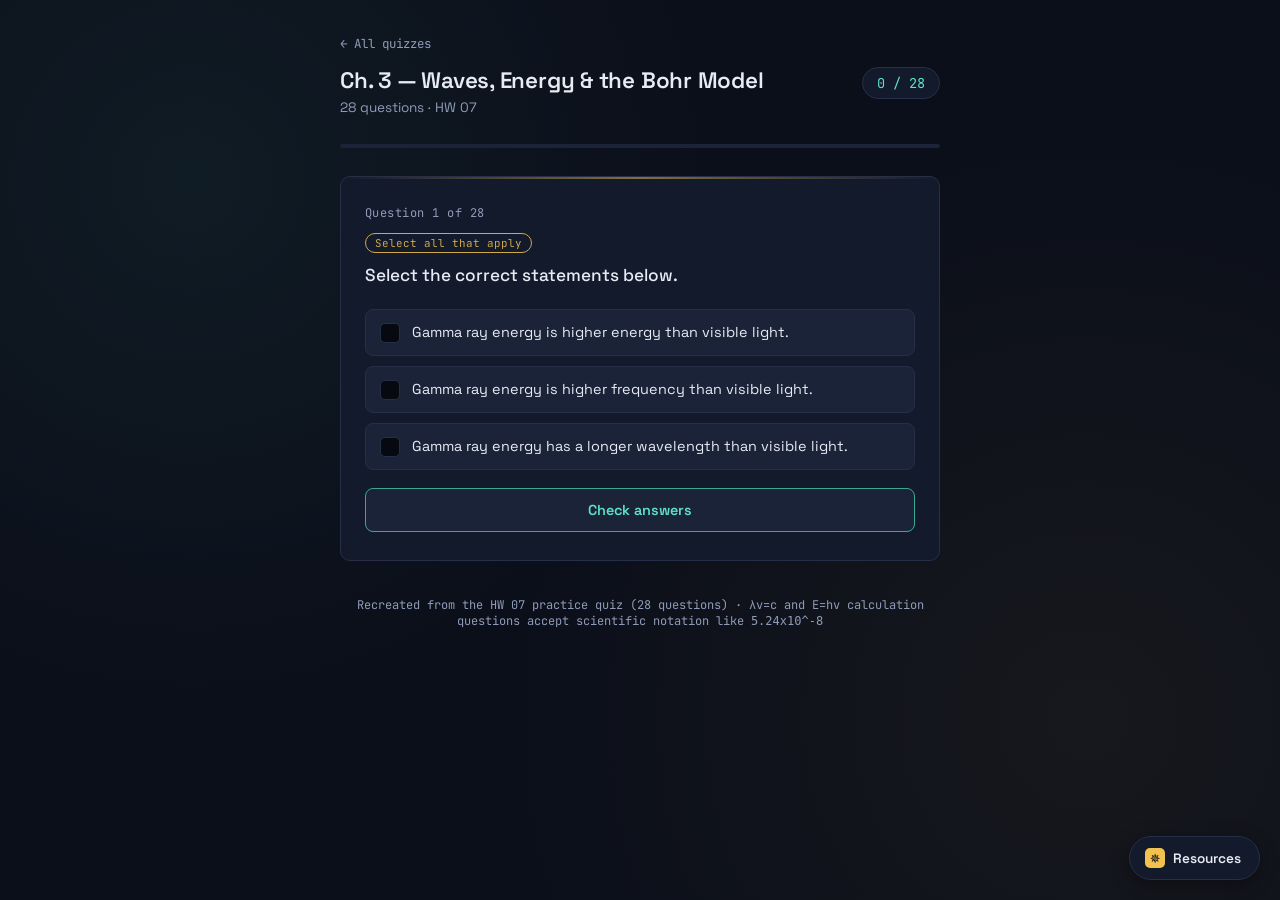
==== quizzes/hw07-waves-bohr-quantum.html @ de190e1b "Add files via upload" ====
<!DOCTYPE html>
<html lang="en">
<head>
<meta charset="UTF-8">
<meta name="viewport" content="width=device-width, initial-scale=1.0">
<title>Ch. 3 — Waves, Energy & Bohr Model Quiz</title>
<link rel="preconnect" href="https://fonts.googleapis.com">
<link rel="preconnect" href="https://fonts.gstatic.com" crossorigin>
<link href="https://fonts.googleapis.com/css2?family=Space+Grotesk:wght@400;500;600;700&family=JetBrains+Mono:wght@400;500;600;700&display=swap" rel="stylesheet">
<link rel="stylesheet" href="../assets/quiz-style.css">
</head>
<body>
<div class="wrap">
  <a class="back-link" href="../index.html">&larr; All quizzes</a>
  <header>
    <div class="title-block">
      <h1>Ch. 3 — Waves, Energy &amp; the Bohr Model</h1>
      <p>28 questions · HW 07</p>
    </div>
    <div class="score-pill" id="scorePill">0 / 28</div>
  </header>

  <div class="progress-track"><div class="progress-fill" id="progressFill"></div></div>
  <div class="card" id="card"></div>
  <div class="best" id="bestScore"></div>
  <footer>Recreated from the HW 07 practice quiz (28 questions) &middot; &lambda;&nu;=c and E=h&nu; calculation questions accept scientific notation like <code>5.24x10^-8</code></footer>
</div>

<script>const ASSET_BASE = '../assets/';</script>
<script src="../assets/quiz-engine.js"></script>
<script>
const QUESTIONS_MASTER = [
  { type:'match', q:"Match each comparison to the correct answer (not all terms are used).",
    items:[
      "A wave with frequency 1.0\u00d710\u207b\u2079 Hz \u2014 is it high or low frequency vs. a wave at 1.0\u00d710\u2075 Hz?",
      "Compared to radio waves, are x-rays high or low energy?",
      "Compared to radio waves, are x-rays high or low frequency?",
      "Compared to radio waves, are x-rays short or long wavelength?"
    ],
    opts:['high','low','short','long'],
    correct:[1,0,0,2] },

  { type:'multi', q:"Select the correct statements below.",
    opts:[
      'Gamma ray energy is higher energy than visible light.',
      'Gamma ray energy is higher frequency than visible light.',
      'Gamma ray energy has a longer wavelength than visible light.'
    ], correct:[0,1],
    note:"Gamma rays have shorter wavelength than visible light, not longer \u2014 higher energy and frequency always mean shorter wavelength." },

  { type:'calc', q:"Light was measured to have a frequency of 5.73\u00d710\u00b9\u2075 Hz. What is the wavelength of the light (in m)?",
    given:"\u03bb\u03bd = c &nbsp;&middot;&nbsp; c = 3.00\u00d710\u2078 m/s",
    unit:'m', answerValue:5.24e-8, answerDisplay:'5.24\u00d710\u207b\u2078' },

  { type:'calc', q:"Light was measured to have a wavelength of 3.9\u00d710\u00b9\u00b9 m. What is the frequency of the light (in Hz)?",
    given:"\u03bb\u03bd = c &nbsp;&middot;&nbsp; c = 3.00\u00d710\u2078 m/s",
    unit:'Hz', answerValue:7.7e-4, answerDisplay:'7.7\u00d710\u207b\u2074' },

  { type:'single', q:"What is the wavelength (in nm) of infrared radiation that has a frequency of 9.76\u00d710\u00b9\u00b3 s\u207b\u00b9? (1 m = 10\u2079 nm, c = 3.00\u00d710\u2078 m/s)",
    opts:['3.25\u00d710\u207b\u2074 nm','2.93\u00d710\u00b9\u00b3 nm','3.07\u00d710\u207b\u2076 nm','3.25\u00d710\u2075 nm','3.07\u00d710\u00b3 nm'],
    correct:4 },

  { type:'single', q:"If the frequency is observed to be 1.00\u00d710\u00b9\u00b2 Hz for a signal from electromagnetic radiation, what is the wavelength in cm? (c = 3.00\u00d710\u2078 m/s)",
    opts:['0.0300 cm','3.34 cm','3000 cm','0.000300 cm','3340 cm'],
    correct:0 },

  { type:'calc', q:"(Bonus) Light was measured to have a wavelength of 9.51\u00d710\u00b2 nm. What is the frequency of the light (in Hz)?",
    tag:'Bonus question',
    given:"\u03bb\u03bd = c &nbsp;&middot;&nbsp; c = 3.00\u00d710\u2078 m/s &nbsp;&middot;&nbsp; 1 m = 10\u2079 nm",
    unit:'Hz', answerValue:3.15e14, answerDisplay:'3.15\u00d710\u00b9\u2074' },

  { type:'single', q:"A radio wave has a frequency of 8.6\u00d710\u2078 Hz. What is the energy of one photon of this radiation? (h = 6.626\u00d710\u207b\u00b3\u2074 J\u00b7s)",
    opts:['2.3\u00d710\u207b\u00b3\u2074 J','7.7\u00d710\u207b\u00b9\u2075 J','5.7\u00d710\u207b\u00b2\u2075 J','7.7\u00d710\u207b\u2074\u00b3 J','1.7\u00d710\u207b\u00b9\u2076 J'],
    correct:2 },

  { type:'calc', q:"The frequency of a radio wave was measured to be 2.5\u00d710\u2078 Hz. What is the energy of the radio wave in kilojoules (kJ)?",
    given:"E = h\u03bd &nbsp;&middot;&nbsp; h = 6.626\u00d710\u207b\u00b3\u2074 J\u00b7s &nbsp;&middot;&nbsp; watch the unit \u2014 answer in kJ, not J",
    unit:'kJ', answerValue:1.7e-28, answerDisplay:'1.7\u00d710\u207b\u00b2\u2078' },

  { type:'calc', q:"The frequency of a radio wave was measured to be 7.7\u00d710\u2078 Hz. What is the energy of the radio wave in kilojoules (kJ)?",
    given:"E = h\u03bd &nbsp;&middot;&nbsp; h = 6.626\u00d710\u207b\u00b3\u2074 J\u00b7s &nbsp;&middot;&nbsp; watch the unit \u2014 answer in kJ, not J",
    unit:'kJ', answerValue:5.1e-28, answerDisplay:'5.1\u00d710\u207b\u00b2\u2078' },

  { type:'single', q:"A photon has an energy of 4.21\u00d710\u207b\u00b9\u2075 J. What is its frequency? (h = 6.626\u00d710\u207b\u00b3\u2074 J\u00b7s)",
    opts:['2.79\u00d710\u207b\u2074\u2078 s\u207b\u00b9','1.57\u00d710\u207b\u00b9\u2079 s\u207b\u00b9','2.79\u00d710\u2074\u2078 s\u207b\u00b9','6.35\u00d710\u207b\u00b9\u2078 s\u207b\u00b9','6.35\u00d710\u00b9\u2078 s\u207b\u00b9'],
    correct:4 },

  { type:'calc', q:"The energy of a wave is 3.95\u00d710\u207b\u00b2\u2075 J. What is the frequency, measured in Hz?",
    given:"E = h\u03bd &nbsp;&middot;&nbsp; h = 6.626\u00d710\u207b\u00b3\u2074 J\u00b7s",
    unit:'Hz', answerValue:5.96e8, answerDisplay:'5.96\u00d710\u2078' },

  { type:'calc', q:"Light was measured to have a wavelength of 7.51\u00d710\u207b\u2079 m. What is the energy (in J) of that light wave?",
    given:"E = hc/\u03bb &nbsp;&middot;&nbsp; c = 3.00\u00d710\u2078 m/s &nbsp;&middot;&nbsp; h = 6.626\u00d710\u207b\u00b3\u2074 J\u00b7s",
    unit:'J', answerValue:2.65e-17, answerDisplay:'2.65\u00d710\u207b\u00b9\u2077' },

  { type:'calc', q:"What is the constant c (speed of light) used throughout the \u03bb\u03bd = c and E = hc/\u03bb equations, in m/s?",
    unit:'m/s', answerValue:3.00e8, answerDisplay:'3.00\u00d710\u2078', tolerance:0.005 },

  { type:'single', q:"The Bohr model of the atom describes the locations of the electrons as being in orbit-like paths around the nucleus.",
    opts:['True','False'], correct:0 },

  { type:'single', q:"Atomic orbitals developed using quantum mechanics describe probabilities of finding the electron, as opposed to exact paths for electrons.",
    opts:['True','False'], correct:0 },

  { type:'single', q:"If a sample of atoms is heated, it will emit a discrete, or line, spectrum.",
    opts:['True','False'], correct:0 },

  { type:'single', q:"A rainbow is an example of a continuous spectrum.",
    opts:['True','False'], correct:0 },

  { type:'single', q:"Which transition of a single electron in a 1-electron system would have the lowest energy?",
    opts:['4 \u2192 1','5 \u2192 2','6 \u2192 3'], correct:2,
    note:"Energy levels get closer together as n increases, so the smallest gap \u2014 and lowest energy \u2014 is 6\u21923." },

  { type:'single', q:"Which transition of a single electron in a 1-electron system would have the lowest energy?",
    opts:['4 \u2192 1','4 \u2192 2','4 \u2192 3'], correct:2,
    note:"Adjacent levels have the smallest energy gap." },

  { type:'single', q:"Which of the following electronic transitions of hydrogen has the highest (largest) frequency and thus releases the largest amount of energy?",
    opts:['5 \u2192 1','4 \u2192 1','5 \u2192 4'], correct:0,
    note:"The largest jump between energy levels releases the most energy." },

  { type:'single', q:"Which of the following electronic transitions of hydrogen has the longest wavelength?",
    opts:['4 \u2192 3','3 \u2192 2','1 \u2192 4'], correct:0,
    note:"Longest wavelength = lowest energy = smallest gap between levels (1\u21924 is an absorption with a large gap)." },

  { type:'single', q:"Which of the following electronic transitions of hydrogen releases the longest wavelength emission?",
    opts:['5 \u2192 4','4 \u2192 3','3 \u2192 2'], correct:0,
    note:"Among these emissions, 5\u21924 has the smallest energy gap and therefore the longest wavelength." },

  { type:'single', q:"Additional practice for these topics is available at the OpenStax Chemistry (Atoms First 2e) textbook, section 3 exercises (odd problems 3\u201312 and 17\u201327), with answer keys linked from each problem number.",
    opts:['True','False'], correct:0 },

  { type:'multi', q:"Which of the following are true? Select all that apply.",
    opts:[
      'The maximum number of electrons in a 3p orbital is 2.',
      '1f, 2f, and 3f subshells do not exist and thus cannot contain any electrons.',
      'The maximum number of electrons that can have the principal quantum number n = 3 if you combine the s, p, and d orbitals is 18.'
    ], correct:[0,1,2] },

  { type:'single', q:"Which one of the following would NOT be possible as part of an electron configuration?",
    opts:['5d\u2077 with 3 unpaired electrons','5p\u00b3 with 3 unpaired electrons','5d\u00b2 with 2 unpaired electrons','5s\u00b2 with 1 unpaired electron','5s\u00b9 with 1 unpaired electron'],
    correct:3, note:"A filled s\u00b2 subshell has both electrons paired \u2014 0 unpaired, never 1." },

  { type:'match', q:"Match the numbers with the descriptions. Numbers may be used more than once; not all will be used.",
    items:[
      'The number of orbitals in a 5d subshell',
      'The number of electrons in a filled 6p subshell',
      'The number of orbitals in a 4p subshell',
      'The number of electrons in a 3d orbital (one single orbital, not the whole subshell)',
      'The number of electrons in a 1f subshell',
      'The number of electrons in a filled 2s subshell',
      'The number of orbitals in a 3s subshell'
    ],
    opts:['1','2','3','4','5','6','7','8','9','10','11','12','13','14','0 = Not a possible combination'],
    correct:[4,5,2,1,14,1,0] },

  { type:'single', q:"The maximum number of electrons allowed in the fourth energy level (n = 4) is",
    opts:['two','sixteen','eight','thirty-two','eighteen'], correct:3, note:"Max electrons per level = 2n\u00b2 = 2(4)\u00b2 = 32" }
];

initQuiz({ questions: QUESTIONS_MASTER, storageKey: 'wavesBohrQuizBest' });
</script>
</body>
</html>
---- assets/quiz-style.css ----
:root {
  --bg: #0b0f1a;
  --bg-deep: #06090f;
  --surface: #131a2b;
  --surface-2: #1b2338;
  --border: #262f47;
  --text: #e7ebf3;
  --text-dim: #8f9bb8;
  --accent: #5ee1c9;
  --accent-dim: #3aa992;
  --wrong: #f26d6d;
  --wrong-dim: #7a3a3a;
  --orbit: #f2c14e;
  --radius: 10px;
  --font-display: 'Space Grotesk', system-ui, sans-serif;
  --font-mono: 'JetBrains Mono', 'Courier New', monospace;
}

* { box-sizing: border-box; }

html, body {
  margin: 0; padding: 0;
  background: var(--bg);
  color: var(--text);
  font-family: var(--font-display);
  min-height: 100vh;
}

body {
  background-image:
    radial-gradient(circle at 15% 20%, rgba(94,225,201,0.06) 0%, transparent 40%),
    radial-gradient(circle at 85% 80%, rgba(242,193,78,0.05) 0%, transparent 45%);
}

.wrap { max-width: 640px; margin: 0 auto; padding: 32px 20px 64px; }

a { color: var(--accent); }

/* ---------- header ---------- */
header { display: flex; align-items: baseline; justify-content: space-between; margin-bottom: 28px; gap: 12px; flex-wrap: wrap; }
header .title-block h1 { font-size: 1.4rem; font-weight: 600; margin: 0 0 4px; letter-spacing: -0.01em; }
header .title-block p { margin: 0; color: var(--text-dim); font-size: 0.85rem; }
.back-link { font-family: var(--font-mono); font-size: 0.78rem; color: var(--text-dim); text-decoration: none; display: inline-block; margin-bottom: 14px; }
.back-link:hover { color: var(--accent); }

.score-pill {
  font-family: var(--font-mono); font-size: 0.85rem; background: var(--surface);
  border: 1px solid var(--border); border-radius: 999px; padding: 6px 14px;
  color: var(--accent); white-space: nowrap;
}

.progress-track { height: 4px; background: var(--surface-2); border-radius: 999px; overflow: hidden; margin-bottom: 28px; }
.progress-fill { height: 100%; background: linear-gradient(90deg, var(--accent-dim), var(--accent)); width: 0%; transition: width 0.35s ease; }

/* ---------- card ---------- */
.card { background: var(--surface); border: 1px solid var(--border); border-radius: var(--radius); padding: 28px 24px; position: relative; overflow: hidden; }
.card::before { content: ""; position: absolute; top: 0; left: 0; right: 0; height: 2px; background: linear-gradient(90deg, transparent, var(--orbit), transparent); opacity: 0.5; }

.q-number { font-family: var(--font-mono); font-size: 0.75rem; color: var(--text-dim); letter-spacing: 0.04em; margin-bottom: 10px; }
.q-tag { display: inline-block; font-family: var(--font-mono); font-size: 0.68rem; color: var(--orbit); border: 1px solid var(--orbit); border-radius: 999px; padding: 2px 9px; margin-bottom: 10px; opacity: 0.85; }
.q-text { font-size: 1.08rem; line-height: 1.5; margin: 0 0 20px; font-weight: 500; }
.q-text .chem { font-family: var(--font-mono); color: var(--orbit); }
.q-given { font-family: var(--font-mono); font-size: 0.82rem; color: var(--text-dim); background: var(--surface-2); border: 1px solid var(--border); border-radius: 8px; padding: 10px 14px; margin: -10px 0 18px; line-height: 1.6; }

/* ---------- single-choice options ---------- */
.options { display: flex; flex-direction: column; gap: 10px; }
.option {
  display: flex; align-items: center; gap: 12px; text-align: left; width: 100%;
  background: var(--surface-2); border: 1px solid var(--border); border-radius: 8px;
  padding: 13px 16px; color: var(--text); font-family: var(--font-mono); font-size: 0.92rem;
  cursor: pointer; transition: border-color 0.15s ease, background 0.15s ease, transform 0.1s ease;
}
.option:hover:not(:disabled) { border-color: var(--accent-dim); transform: translateX(2px); }
.option:disabled { cursor: default; }
.option .letter {
  flex-shrink: 0; width: 22px; height: 22px; border-radius: 5px; background: var(--bg-deep);
  border: 1px solid var(--border); display: flex; align-items: center; justify-content: center;
  font-size: 0.72rem; color: var(--text-dim);
}
.option.correct { border-color: var(--accent); background: rgba(94, 225, 201, 0.12); }
.option.correct .letter { background: var(--accent); color: var(--bg-deep); border-color: var(--accent); }
.option.incorrect { border-color: var(--wrong); background: rgba(242, 109, 109, 0.1); }
.option.incorrect .letter { background: var(--wrong); color: var(--bg-deep); border-color: var(--wrong); }
.option.dim { opacity: 0.45; }

/* ---------- match-type rows ---------- */
.match-rows { display: flex; flex-direction: column; gap: 12px; }
.match-row { display: flex; align-items: center; gap: 12px; background: var(--surface-2); border: 1px solid var(--border); border-radius: 8px; padding: 10px 14px; }
.match-row.correct { border-color: var(--accent); background: rgba(94, 225, 201, 0.1); }
.match-row.incorrect { border-color: var(--wrong); background: rgba(242, 109, 109, 0.08); }
.match-row .term { font-family: var(--font-mono); color: var(--orbit); min-width: 64px; font-size: 0.95rem; }
.match-row select {
  flex: 1; background: var(--bg-deep); color: var(--text); border: 1px solid var(--border);
  border-radius: 6px; padding: 9px 10px; font-family: var(--font-mono); font-size: 0.85rem;
}
.match-row select:disabled { opacity: 0.85; }
.match-row .check-icon { width: 18px; text-align: center; font-family: var(--font-mono); font-size: 0.85rem; }

/* ---------- multi-select statements ---------- */
.stmt-list { display: flex; flex-direction: column; gap: 10px; }
.stmt {
  display: flex; align-items: flex-start; gap: 12px; background: var(--surface-2);
  border: 1px solid var(--border); border-radius: 8px; padding: 12px 14px; cursor: pointer;
}
.stmt .box {
  flex-shrink: 0; width: 20px; height: 20px; border-radius: 5px; border: 1px solid var(--border);
  background: var(--bg-deep); margin-top: 1px; display: flex; align-items: center; justify-content: center;
  font-size: 0.7rem; color: var(--accent);
}
.stmt.selected .box { border-color: var(--accent); }
.stmt.selected .box::after { content: "\2713"; }
.stmt span.label { font-size: 0.9rem; line-height: 1.45; }
.stmt.correct { border-color: var(--accent); background: rgba(94, 225, 201, 0.1); }
.stmt.incorrect { border-color: var(--wrong); background: rgba(242, 109, 109, 0.08); }

/* ---------- calc (free numeric entry) ---------- */
.calc-row { display: flex; align-items: center; gap: 10px; }
.calc-row input {
  flex: 1; background: var(--surface-2); color: var(--text); border: 1px solid var(--border);
  border-radius: 8px; padding: 13px 14px; font-family: var(--font-mono); font-size: 0.95rem;
}
.calc-row input:focus { outline: none; border-color: var(--accent-dim); }
.calc-row .unit { font-family: var(--font-mono); color: var(--text-dim); font-size: 0.9rem; white-space: nowrap; }
.calc-row.correct input { border-color: var(--accent); background: rgba(94, 225, 201, 0.1); }
.calc-row.incorrect input { border-color: var(--wrong); background: rgba(242, 109, 109, 0.08); }

.check-btn {
  margin-top: 18px; width: 100%; background: var(--surface-2); color: var(--accent);
  border: 1px solid var(--accent-dim); border-radius: 8px; padding: 12px; font-family: var(--font-display);
  font-weight: 600; font-size: 0.9rem; cursor: pointer;
}
.check-btn:hover { background: rgba(94,225,201,0.08); }

.feedback { margin-top: 18px; padding: 14px 16px; border-radius: 8px; font-size: 0.88rem; line-height: 1.5; display: none; }
.feedback.show { display: block; }
.feedback.right { background: rgba(94, 225, 201, 0.08); border: 1px solid var(--accent-dim); color: var(--accent); }
.feedback.wrong { background: rgba(242, 109, 109, 0.08); border: 1px solid var(--wrong-dim); color: #ffb3b3; }
.feedback .note { color: var(--text-dim); display: block; margin-top: 4px; }

.next-btn {
  margin-top: 18px; width: 100%; background: var(--accent); color: var(--bg-deep); border: none;
  border-radius: 8px; padding: 13px; font-family: var(--font-display); font-weight: 600; font-size: 0.95rem;
  cursor: pointer; display: none;
}
.next-btn.show { display: block; }
.next-btn:hover { background: #74e9d3; }

/* ---------- summary ---------- */
.summary { text-align: center; }
.summary .big-score { font-family: var(--font-mono); font-size: 3rem; font-weight: 700; color: var(--accent); margin: 10px 0 4px; }
.summary .pct { color: var(--text-dim); margin-bottom: 22px; }
.summary .missed { text-align: left; background: var(--surface-2); border: 1px solid var(--border); border-radius: 8px; padding: 16px 18px; margin-bottom: 20px; font-size: 0.85rem; }
.summary .missed h3 { font-size: 0.8rem; color: var(--text-dim); margin: 0 0 10px; font-weight: 500; }
.summary .missed li { font-family: var(--font-mono); margin-bottom: 8px; line-height: 1.5; list-style: none; }
.summary .missed li span.ans { color: var(--accent); }

.restart-btn, .miss-btn, .home-btn {
  background: var(--surface-2); color: var(--text); border: 1px solid var(--border); border-radius: 8px;
  padding: 12px 20px; font-family: var(--font-display); font-weight: 600; cursor: pointer; font-size: 0.9rem;
  margin: 4px; text-decoration: none; display: inline-block;
}
.restart-btn:hover, .miss-btn:hover, .home-btn:hover { border-color: var(--accent-dim); }

.best { text-align: center; color: var(--text-dim); font-size: 0.8rem; margin-top: 24px; font-family: var(--font-mono); }
footer { text-align: center; color: var(--text-dim); font-size: 0.75rem; margin-top: 36px; font-family: var(--font-mono); }

/* ---------- resources button + modal ---------- */
.resources-btn {
  position: fixed;
  right: 20px;
  bottom: 20px;
  z-index: 40;
  display: flex;
  align-items: center;
  gap: 8px;
  background: var(--surface);
  color: var(--text);
  border: 1px solid var(--border);
  border-radius: 999px;
  padding: 11px 18px 11px 15px;
  font-family: var(--font-display);
  font-weight: 600;
  font-size: 0.85rem;
  cursor: pointer;
  box-shadow: 0 4px 18px rgba(0,0,0,0.35);
  transition: border-color 0.15s ease, transform 0.1s ease;
}
.resources-btn:hover { border-color: var(--accent-dim); transform: translateY(-1px); }
.resources-btn .ico {
  width: 20px; height: 20px; border-radius: 5px; background: var(--orbit); color: var(--bg-deep);
  display: flex; align-items: center; justify-content: center; font-size: 0.8rem; flex-shrink: 0;
}

.modal-overlay {
  position: fixed; inset: 0; background: rgba(6,9,15,0.72);
  display: none; align-items: center; justify-content: center;
  z-index: 100; padding: 20px;
}
.modal-overlay.show { display: flex; }

.modal-box {
  background: var(--surface); border: 1px solid var(--border); border-radius: var(--radius);
  max-width: 480px; width: 100%; max-height: 82vh; overflow-y: auto;
  padding: 22px 22px 18px;
  position: relative;
}
.modal-box h3 { margin: 0 0 4px; font-size: 1.05rem; font-weight: 600; }
.modal-box .sub { color: var(--text-dim); font-size: 0.82rem; margin: 0 0 16px; }
.modal-close {
  position: absolute; top: 14px; right: 14px; background: var(--surface-2); border: 1px solid var(--border);
  color: var(--text-dim); border-radius: 6px; width: 26px; height: 26px; cursor: pointer; font-size: 0.9rem;
  line-height: 1; display: flex; align-items: center; justify-content: center;
}
.modal-close:hover { color: var(--text); border-color: var(--accent-dim); }

.resource-item {
  display: flex; align-items: center; gap: 12px; width: 100%; text-align: left;
  background: var(--surface-2); border: 1px solid var(--border); border-radius: 8px;
  padding: 12px 14px; color: var(--text); cursor: pointer; margin-bottom: 10px;
  font-family: var(--font-display); font-size: 0.9rem;
}
.resource-item:hover { border-color: var(--accent-dim); }
.resource-item .thumb {
  width: 40px; height: 40px; border-radius: 6px; background: var(--bg-deep); flex-shrink: 0;
  display: flex; align-items: center; justify-content: center; font-size: 1.1rem; overflow: hidden;
}
.resource-item .thumb img { width: 100%; height: 100%; object-fit: cover; }
.resource-item .meta { display: flex; flex-direction: column; gap: 2px; }
.resource-item .meta .name { font-weight: 600; }
.resource-item .meta .type { font-family: var(--font-mono); font-size: 0.72rem; color: var(--text-dim); }

.lightbox-overlay {
  position: fixed; inset: 0; background: rgba(6,9,15,0.9);
  display: none; align-items: center; justify-content: center; z-index: 110; padding: 24px;
}
.lightbox-overlay.show { display: flex; }
.lightbox-overlay img { max-width: 100%; max-height: 90vh; border-radius: 8px; border: 1px solid var(--border); background: #fff; }
.lightbox-close {
  position: absolute; top: 20px; right: 20px; background: var(--surface); border: 1px solid var(--border);
  color: var(--text); border-radius: 6px; width: 34px; height: 34px; cursor: pointer; font-size: 1rem;
  display: flex; align-items: center; justify-content: center;
}

/* ---------- homepage ---------- */
.quiz-list { display: flex; flex-direction: column; gap: 14px; }
.quiz-card {
  display: block; background: var(--surface); border: 1px solid var(--border); border-radius: var(--radius);
  padding: 20px 22px; text-decoration: none; color: var(--text); position: relative; overflow: hidden;
  transition: border-color 0.15s ease, transform 0.1s ease;
}
.quiz-card::before { content: ""; position: absolute; top: 0; left: 0; right: 0; height: 2px; background: linear-gradient(90deg, transparent, var(--orbit), transparent); opacity: 0.4; }
.quiz-card:hover { border-color: var(--accent-dim); transform: translateX(3px); }
.quiz-card .chapter { font-family: var(--font-mono); font-size: 0.72rem; color: var(--orbit); letter-spacing: 0.03em; margin-bottom: 6px; }
.quiz-card h2 { font-size: 1.1rem; margin: 0 0 6px; font-weight: 600; }
.quiz-card p { margin: 0 0 10px; color: var(--text-dim); font-size: 0.85rem; line-height: 1.5; }
.quiz-card .meta { font-family: var(--font-mono); font-size: 0.75rem; color: var(--text-dim); display: flex; gap: 14px; }
.quiz-card .meta .best-tag { color: var(--accent); }

@media (max-width: 420px) {
  .card { padding: 22px 16px; }
  .summary .big-score { font-size: 2.4rem; }
  .match-row { flex-wrap: wrap; }
  .match-row .term { min-width: 100%; }
}
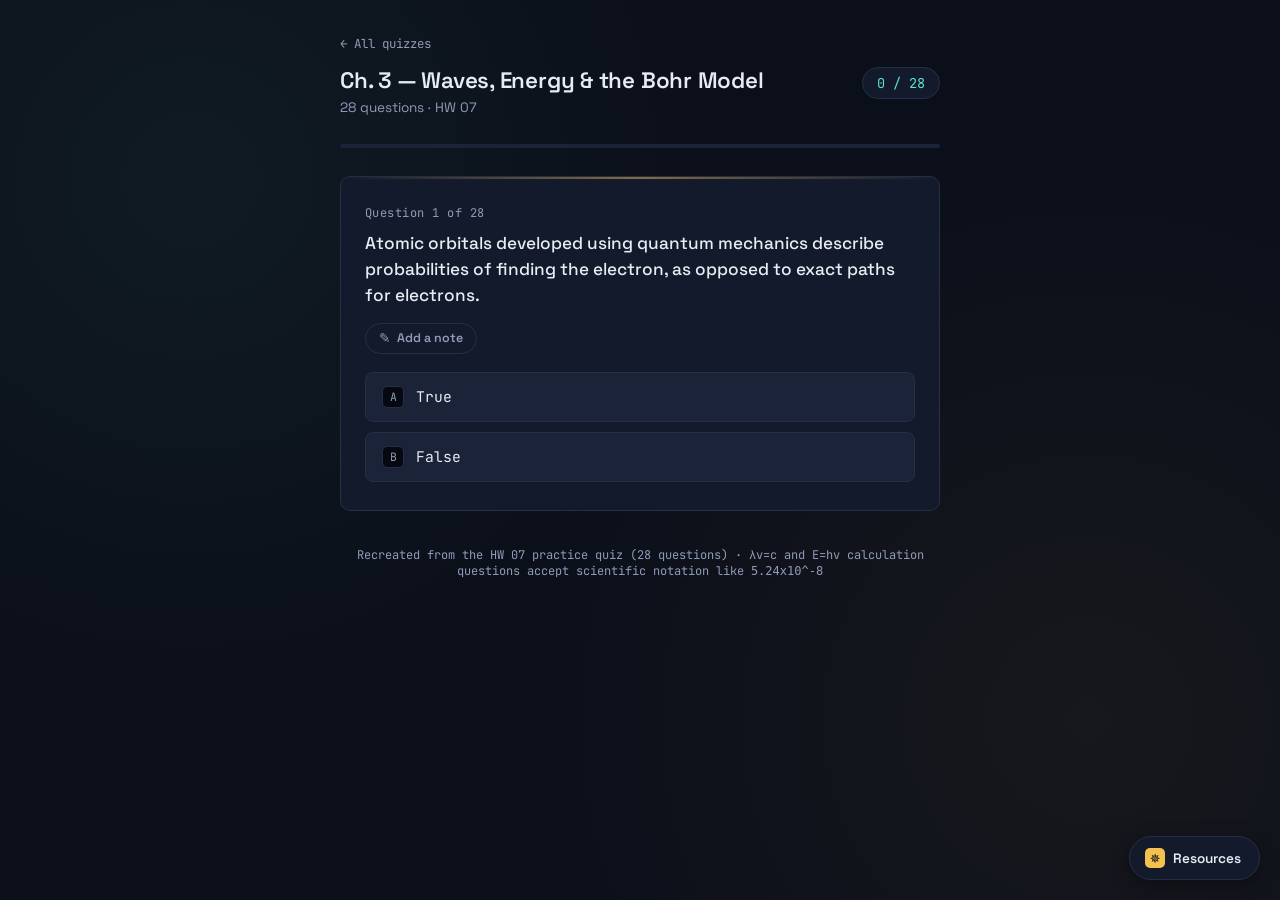
==== commit e372039a: "Add files via upload" ====
--- a/quizzes/hw07-waves-bohr-quantum.html
+++ b/quizzes/hw07-waves-bohr-quantum.html
@@ -27,6 +27,7 @@
 </div>
 
 <script>const ASSET_BASE = '../assets/';</script>
+<script src="../assets/notes-config.js"></script>
 <script src="../assets/quiz-engine.js"></script>
 <script>
 const QUESTIONS_MASTER = [
--- a/assets/quiz-style.css
+++ b/assets/quiz-style.css
@@ -124,6 +124,21 @@
 .calc-row.correct input { border-color: var(--accent); background: rgba(94, 225, 201, 0.1); }
 .calc-row.incorrect input { border-color: var(--wrong); background: rgba(242, 109, 109, 0.08); }
 
+/* ---------- fill (multi-blank free text entry) ---------- */
+.fill-rows { display: flex; flex-direction: column; gap: 12px; }
+.fill-row { display: flex; align-items: center; gap: 12px; }
+.fill-row .fill-label {
+  font-family: var(--font-mono); color: var(--orbit); min-width: 108px; font-size: 0.9rem; flex-shrink: 0;
+}
+.fill-row input {
+  flex: 1; background: var(--surface-2); color: var(--text); border: 1px solid var(--border);
+  border-radius: 8px; padding: 12px 14px; font-family: var(--font-display); font-size: 0.9rem;
+}
+.fill-row input:focus { outline: none; border-color: var(--accent-dim); }
+.fill-row.correct input { border-color: var(--accent); background: rgba(94, 225, 201, 0.1); }
+.fill-row.incorrect input { border-color: var(--wrong); background: rgba(242, 109, 109, 0.08); }
+.fill-row .check-icon { width: 18px; text-align: center; font-family: var(--font-mono); font-size: 0.85rem; flex-shrink: 0; }
+
 .check-btn {
   margin-top: 18px; width: 100%; background: var(--surface-2); color: var(--accent);
   border: 1px solid var(--accent-dim); border-radius: 8px; padding: 12px; font-family: var(--font-display);
@@ -144,6 +159,26 @@
 }
 .next-btn.show { display: block; }
 .next-btn:hover { background: #74e9d3; }
+
+/* ---------- per-question notes ---------- */
+.notes-widget { margin: -6px 0 18px; }
+.notes-toggle {
+  display: inline-flex; align-items: center; gap: 7px; background: transparent;
+  border: 1px solid var(--border); color: var(--text-dim); border-radius: 999px;
+  padding: 6px 13px; font-family: var(--font-display); font-size: 0.78rem; font-weight: 600;
+  cursor: pointer; transition: border-color 0.15s ease, color 0.15s ease;
+}
+.notes-toggle:hover { border-color: var(--accent-dim); color: var(--text); }
+.notes-toggle .notes-icon { font-size: 0.85rem; }
+.notes-toggle .notes-dot { width: 6px; height: 6px; border-radius: 50%; background: var(--orbit); display: inline-block; }
+.notes-box { margin-top: 10px; }
+.notes-box textarea {
+  width: 100%; min-height: 72px; background: var(--surface-2); color: var(--text);
+  border: 1px solid var(--border); border-radius: 8px; padding: 11px 13px;
+  font-family: var(--font-display); font-size: 0.88rem; line-height: 1.5; resize: vertical;
+}
+.notes-box textarea:focus { outline: none; border-color: var(--accent-dim); }
+.notes-status { font-family: var(--font-mono); font-size: 0.72rem; color: var(--text-dim); margin-top: 6px; min-height: 1em; }
 
 /* ---------- summary ---------- */
 .summary { text-align: center; }
@@ -261,4 +296,6 @@
   .summary .big-score { font-size: 2.4rem; }
   .match-row { flex-wrap: wrap; }
   .match-row .term { min-width: 100%; }
-}
+  .fill-row { flex-wrap: wrap; }
+  .fill-row .fill-label { min-width: 100%; }
+}
